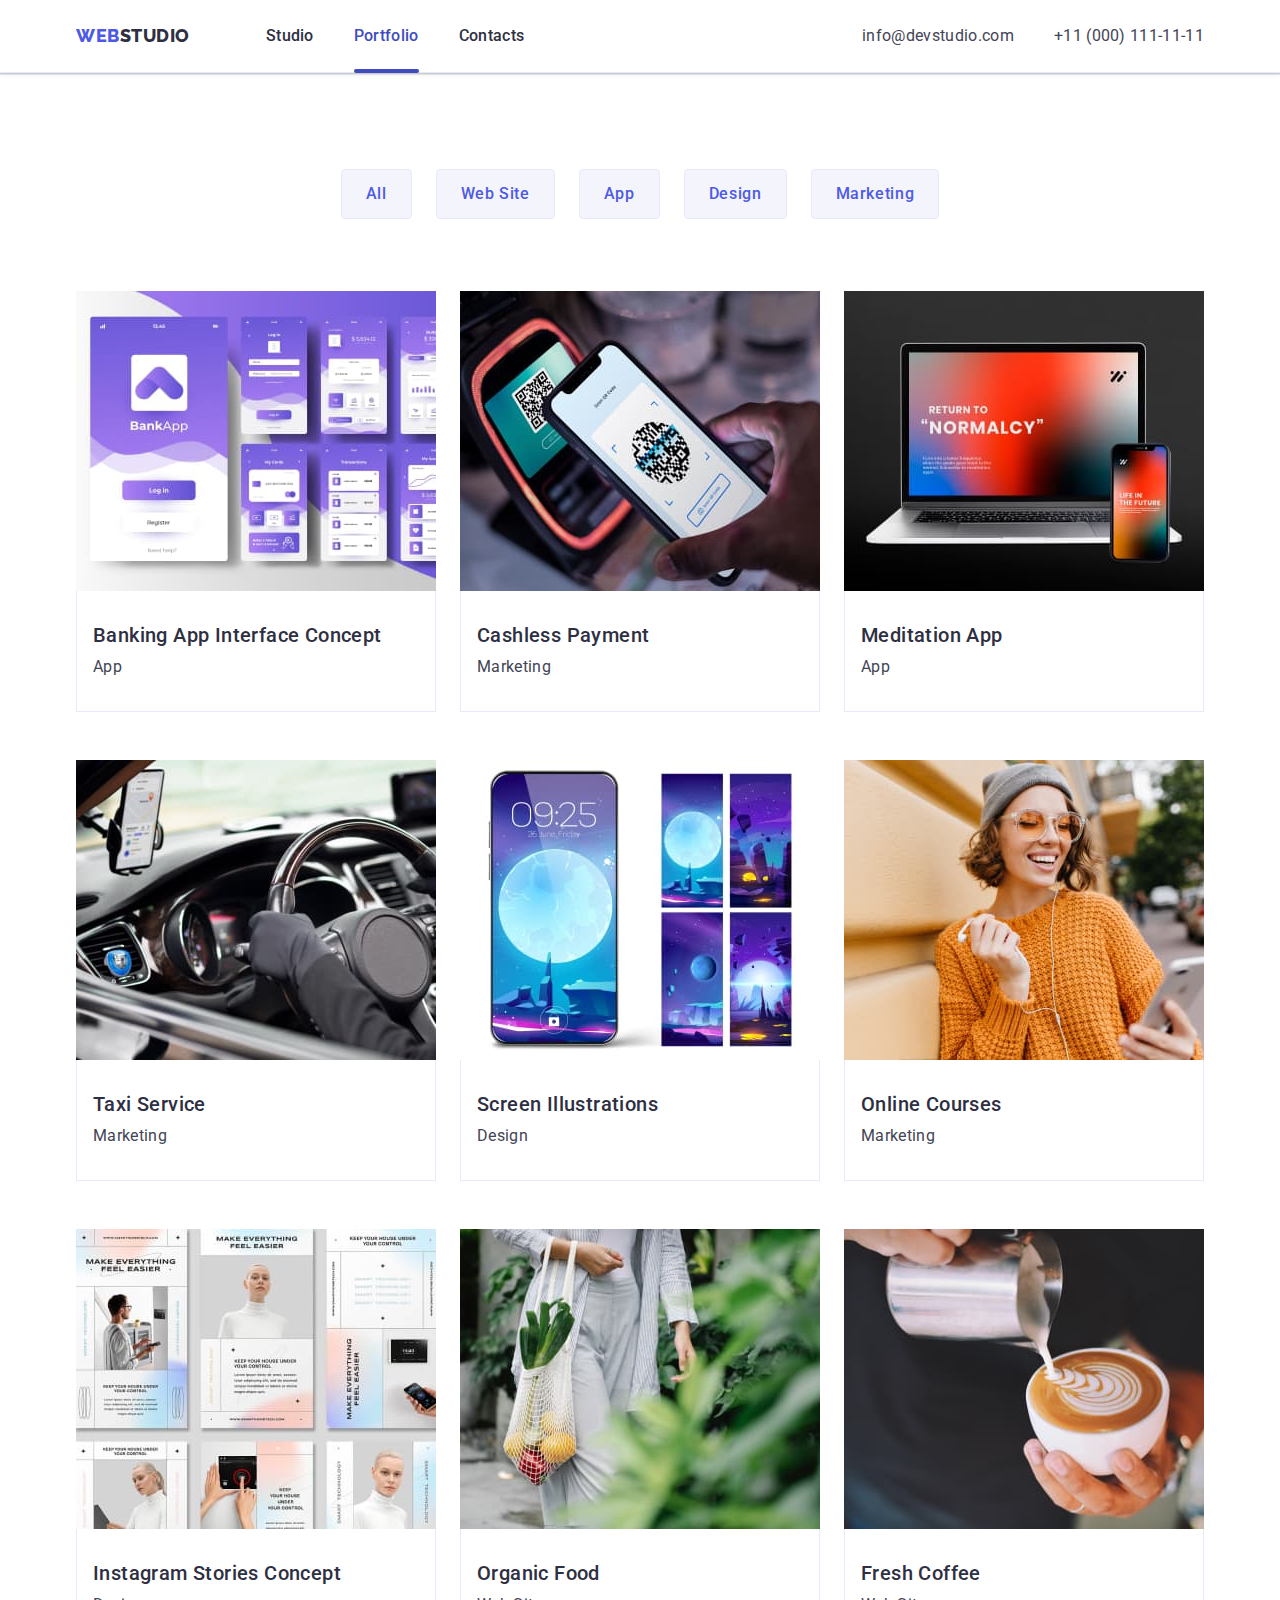
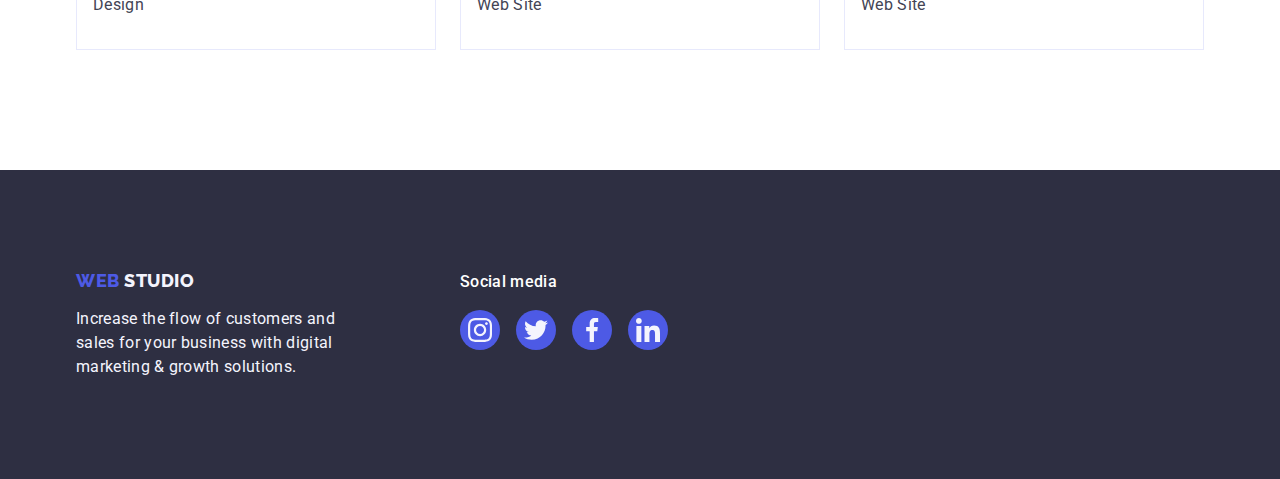
==== portfolio.html @ 0fea99b7 "Initial commit" ====
<!DOCTYPE html>
<html lang="en">
  <head>
    <meta charset="UTF-8" />
    <meta http-equiv="X-UA-Compatible" content="IE=edge" />
    <meta name="viewport" content="width=device-width, initial-scale=1.0" />
    <title>Portfolio</title>
    <link rel="preconnect" href="https://fonts.googleapis.com" />
    <link rel="preconnect" href="https://fonts.gstatic.com" crossorigin />
    <link
      href="https://fonts.googleapis.com/css2?family=Raleway:wght@800&family=Roboto:wght@400;500;700;900&display=swap"
      rel="stylesheet"
    />
    <!-- modern-normalize -->
    <link
      rel="stylesheet"
      href="https://cdn.jsdelivr.net/npm/modern-normalize@1.1.0/modern-normalize.min.css"
    />
    <link rel="stylesheet" href="./css/styles.css" />
  </head>
  <body>
     <!-- header -->
     <header class="header">
      <div class="container header-container">
        <nav class="header-nav">
          <a class="logo link" href="./index.html"
            >Web<span class="logo-dark">Studio</span></a
          >
          <ul class="header-nav-list list">
            <li>
              <a class="nav-list-item link" href="./index.html">Studio</a>
            </li>
            <li>
              <a class="nav-list-item current link" href="./portfolio.html"
                >Portfolio</a
              >
            </li>
            <li><a class="nav-list-item link" href="">Contacts</a></li>
          </ul>
        </nav>
        <address class="address">
          <ul class="address list">
            <li>
              <a href="mailto:info@devstudio.com" class="address-contact link"
                >info@devstudio.com</a
              >
            </li>
            <li>
              <a href="tel:+110001111111" class="address-contact link"
                >+11 (000) 111-11-11</a
              >
            </li>
          </ul>
        </address>
      </div>
    </header>
    <main>
      <!-- buttons section -->
      <section class="gallery-section">
        <div class="container">
          <h1 class="visually-hidden">Filters</h1>
          <ul class="button-list list">
            <li><button type="button" class="button">All</button></li>
            <li><button type="button" class="button">Web Site</button></li>
            <li><button type="button" class="button">App</button></li>
            <li><button type="button" class="button">Design</button></li>
            <li><button type="button" class="button">Marketing</button></li>
          </ul>
          <!-- Row 1 -->
          <ul class="gallery-list list card-set">
            <li class="card-set-item">              
                <a href="" class="card-set-link">
                  <div class="card-box">
                    <img
                      src="./images/project-card-1.jpg"
                      alt="different interfaces"
                      width="360"
                      height="300"
                    /><p class="card-overlay">14 Stylish and User-Friendly App Design Concepts · Task Manager App · Calorie Tracker App · Exotic Fruit Ecommerce App · Cloud Storage App</p>
                  </div>
                  <div class="gallery-wrapp">
                    <h2 class="header-three">Banking App Interface Concept</h2>
                    <p class="body-text">App</p>
                  </div>
                </a>                          
            </li>
            <li class="card-set-item">
              <a href="" class="card-set-link">
                <div class="card-box">
                  <img
                    src="./images/project-card-2.jpg"
                    alt="phone uses qr code"
                    width="360"
                    height="300"
                  /><p class="card-overlay">14 Stylish and User-Friendly App Design Concepts · Task Manager App · Calorie Tracker App · Exotic Fruit Ecommerce App · Cloud Storage App</p>
                </div>
                <div class="gallery-wrapp">
                  <h2 class="header-three">Cashless Payment</h2>
                  <p class="body-text">Marketing</p>
                </div>
              </a>
            </li>
            <li class="card-set-item">
              <a href="" class="card-set-link">
                <div class="card-box">
                  <img
                    src="./images/project-card-3.jpg"
                    alt="laptop and mobile"
                    width="360"
                    height="300"
                  /><p class="card-overlay">14 Stylish and User-Friendly App Design Concepts · Task Manager App · Calorie Tracker App · Exotic Fruit Ecommerce App · Cloud Storage App</p>
                </div>
                <div class="gallery-wrapp">
                  <h2 class="header-three">Meditation App</h2>
                  <p class="body-text">App</p>
                </div>
              </a>
            </li>
            <li class="card-set-item">
              <a href="" class="card-set-link">
                <div class="card-box">
                  <img
                    src="./images/project-card-4.jpg"
                    alt="hand holds the steering wheel of the car"
                    width="360"
                    height="300"
                  /><p class="card-overlay">14 Stylish and User-Friendly App Design Concepts · Task Manager App · Calorie Tracker App · Exotic Fruit Ecommerce App · Cloud Storage App</p>
                </div>
                <div class="gallery-wrapp">
                  <h2 class="header-three">Taxi Service</h2>
                  <p class="body-text">Marketing</p>
                </div>
              </a>
            </li>
            <li class="card-set-item">
              <a href="" class="card-set-link">
                <div class="card-box">
                  <img
                    src="./images/project-card-5.jpg"
                    alt="mobile phone with screen Illustrations like on the Moon"
                    width="360"
                    height="300"
                  /><p class="card-overlay">14 Stylish and User-Friendly App Design Concepts · Task Manager App · Calorie Tracker App · Exotic Fruit Ecommerce App · Cloud Storage App</p>
                </div>
                <div class="gallery-wrapp">
                  <h2 class="header-three">Screen Illustrations</h2>
                  <p class="body-text">Design</p>
                </div>
              </a>
            </li>
            <li class="card-set-item">
              <a href="" class="card-set-link">
                <div class="card-box">
                  <img
                    src="./images/project-card-6.jpg"
                    alt="the girl enjoys her phone"
                    width="360"
                    height="300"
                  /><p class="card-overlay">14 Stylish and User-Friendly App Design Concepts · Task Manager App · Calorie Tracker App · Exotic Fruit Ecommerce App · Cloud Storage App</p>
                </div>
                <div class="gallery-wrapp">
                  <h2 class="header-three">Online Courses</h2>
                  <p class="body-text">Marketing</p>
                </div>
              </a>
            </li>
            <li class="card-set-item">
              <a href="" class="card-set-link">
                <div class="card-box">
                  <img
                    src="./images/project-card-7.jpg"
                    alt="different types of stories"
                    width="360"
                    height="300"
                  /><p class="card-overlay">14 Stylish and User-Friendly App Design Concepts · Task Manager App · Calorie Tracker App · Exotic Fruit Ecommerce App · Cloud Storage App</p>
                </div>
                <div class="gallery-wrapp">
                  <h2 class="header-three">Instagram Stories Concept</h2>
                  <p class="body-text">Design</p>
                </div></a
              >
            </li>
            <li class="card-set-item">
              <a href="" class="card-set-link">
                <div class="card-box">
                  <img
                    src="./images/project-card-8.jpg"
                    alt="whoman with the vegetables"
                    width="360"
                    height="300"
                  /><p class="card-overlay">14 Stylish and User-Friendly App Design Concepts · Task Manager App · Calorie Tracker App · Exotic Fruit Ecommerce App · Cloud Storage App</p>
                </div>
                <div class="gallery-wrapp">
                  <h2 class="header-three">Organic Food</h2>
                  <p class="body-text">Web Site</p>
                </div>
              </a>
            </li>
            <li class="card-set-item">
              <a href="" class="card-set-link">
                <div class="card-box">
                  <img
                    src="./images/project-card-9.jpg"
                    alt="someone makes cappucchino"
                    width="360"
                    height="300"
                  /><p class="card-overlay">14 Stylish and User-Friendly App Design Concepts · Task Manager App · Calorie Tracker App · Exotic Fruit Ecommerce App · Cloud Storage App</p>
                </div>
                <div class="gallery-wrapp">
                  <h2 class="header-three">Fresh Coffee</h2>
                  <p class="body-text">Web Site</p>
                </div>
              </a>
            </li>
          </ul>
        </div>
      </section>
    </main>
    <!-- footer -->
    <footer class="footer">      
      <div class="footer-content container">
        <div class="footer-left-side">
          <a class="logo link footer-logo" href="./index.html"
            >Web <span class="logo-light">Studio</span></a
          >
          <p class="footer-text">
            Increase the flow of customers and sales for your business with
            digital marketing & growth solutions.
          </p>
        </div>
        <div class="footer-right-side">
          <p class="footer-title-sm">Social media</p>
          <ul class="footer-sm-list list">
            <li class="team-sm-item link">
              <a href="" target="_blank" rel="no opener no referer" class="team-sm-link">
                <svg class="team-smm-icon" width="24" height="24">
                  <use href="./images/icon.svg#icon-instagram-2"></use>
                </svg>
              </a>
            </li>
            <li class="team-sm-item link">
              <a href="" target="_blank" rel="noopenner no referer" class="team-sm-link">
                <svg class="team-smm-icon" width="24" height="24">
                  <use href="./images/icon.svg#icon-twitter-1"></use>
                </svg>
              </a>
            </li>
            <li class="team-sm-item link">
              <a href="" target="_blank" rel="no opener no referer" class="team-sm-link">
                <svg class="team-smm-icon" width="24" height="24">
                  <use href="./images/icon.svg#icon-facebook-1"></use>
                </svg>
              </a>
            </li>
            <li class="team-sm-item link">
              <a href="" target="_blank" rel="no opener no referer" class="team-sm-link">
                <svg class="team-smm-icon" width="24" height="24">
                  <use href="./images/icon.svg#icon-linkedin-1"></use>
                </svg>
              </a>
            </li>
          </ul>
        </div>
      </div>           
  </footer>
  </body>
</html>
---- css/styles.css ----
body {
  font-family: "Roboto", sans-serif;
  color: var(--body-text-color);
  background-color: var(--white-background-color);
}
:root {
  --main-header-color: #2e2f42;
  --body-text-color: #434455;
  --primary-brand-color: #4d5ae5;
  --light: #f4f4fd;
  --pressed-state-color: #404bbf;
  --white-background-color: #ffffff;
  --button-border-color:#e7e9fc;
  --customers-icon-color: #8E8F99;
  /* Others */
  --transition-dur-and-func: 250ms cubic-bezier(0.4, 0, 0.2, 1);
} 
.link {
  text-decoration: none;  
}
 .container {
  width: 1158px;
  padding-left: 15px;
  padding-right: 15px;
  margin: 0 auto;}
  .section {
    padding-bottom: 120px;
    padding-top: 120px;
  }
/**
  |============================
  |HEADER
  |============================
  
*/
/*  Making header.page-header a Flex-container and aligning elements  */
.header-container {
  display: flex;
  align-items: center;
 }
.header-nav {
  display: flex;
  margin-right: auto;
  align-items: center; 
}
.header-nav-list {
  display: flex;
  align-items: center;
  gap: 40px;   
}
.header {
  border-bottom: 1px solid #e7e9fc;
  box-shadow: 0px 2px 1px rgba(46, 47, 66, 0.08), 0px 1px 1px rgba(46, 47, 66, 0.16), 0px 1px 6px rgba(46, 47, 66, 0.08);
}

/**
  |============================
  | logo
  |============================
*/
.logo {
  margin-right: 76px;
  padding-top: 24px;
  padding-bottom: 24px;
  font-family: "Raleway", sans-serif;
  font-weight: 800;
  font-size: 18px;
  line-height: 1.17;
  letter-spacing: 0.03em;
  text-transform: uppercase;
  /* IRIS */
  color: var(--primary-brand-color);
}
.logo-dark {
  /* NAVY BLUE */
  color: var(--main-header-color);
  padding-top: 24px;
  padding-bottom: 24px;
}
/**
  |============================
  | menu nav-list
  |============================
*/
.list {
  list-style: none;
  margin: 0;
  padding: 0;
}
.nav-list-item {
  font-weight: 500;
  font-size: 16px;
  line-height: 1.5;
  letter-spacing: 0.02em;
  color: var(--main-header-color);
  display: inline-block;
  padding-top: 24px;
  padding-bottom: 24px;
  position: relative; 
  transition: color var(--transition-dur-and-func);
}
.nav-list-item:nth-last-child {margin-right: 0px;}

.nav-list-item:hover,
.nav-list-item:focus,
.nav-list-item:active {
  color: var(--pressed-state-color);}
  


.nav-list-item::after {
  content: "";
  display: block;
  width: 100%;
  height: 4px;
  border-radius: 4px;
  position: absolute;  
  bottom:0;
  
  }
.nav-list-item.current::after {
  content: "";
  display: block;
  width: 100%;
  height: 4px;
  border-radius: 4px;
  position: absolute;  
  bottom: -1px;
  background-color: var(--pressed-state-color);
}
.current {
  color: var(--pressed-state-color);
}
  /**
    |============================
    | address-list
    |============================
  */

.address {
  display: flex;
  gap: 40px;
  font-style: normal;
  font-weight: 400;
  font-size: 16px;
  line-height: 1.5;
  letter-spacing: 0.02em;
  color: var(--body-text-color);
}
.address-contact {
  color: var(--body-text-color);
  padding-top: 24px;
  padding-bottom: 188px;
  transition: color var(--transition-dur-and-func);
}
.address-contact:active,
.address-contact:focus,
.address-contact:hover {
  color: var(--pressed-state-color);
}


/**
  |============================
  | 1  HERO FIRSR SECSION
  |============================
*/
.hero {
  background-color : var(--main-header-color);
  text-align: center;
  padding: 188px 0; 
  background-repeat: no-repeat;
  background-position: center;
  background-image: linear-gradient(rgba(46, 47, 66, 0.7), rgba(46, 47, 66, 0.7)), url(../images/people-office.jpg);  
  max-width: 1440px;
  background-size: cover; 
  margin-right: auto;
  margin-left: auto;
}
  .header-one {
  font-weight: 700;
  font-size: 56px;
  line-height: 1.07;
  letter-spacing: 0.02em;
  margin-bottom: 48px;
  max-width: 496px;
  margin: 0 auto 48px auto;
   

  /* WHITE */

  color: var(--white-background-color);
}
.button-order {
  font-family: inherit;
  font-weight: 500;
  font-size: 16px;
  line-height: 1.5;
  letter-spacing: 0.04em;
  cursor: pointer;
  padding: 16px 32px;
  min-width: 169px;
  min-height: 56px;
  display: block;
  height: 56px;
  border: none; 
  /* WHITE */
  color: var(--white-background-color);
  background-color: var(--primary-brand-color);
  box-shadow: 0px 4px 4px rgba(0, 0, 0, 0.15);
  border-radius: 4px;
  margin: 0 auto;
  transition: background-color var(--transition-dur-and-func);
}
.button-order:hover,
.button-order:focus,
.button-order:active {
  background-color: var(--pressed-state-color);
}
  

/**
  |============================
  |2 ABOUT   SECOND SECSION
  |============================
*/
.about-container {
  display: flex;
  align-items: center;    
}
.about-list {
  display: flex;
  gap: 24px;
  }
.about-item {
  width: calc((100%-3*24px)/4);
}
.header-three {
  font-weight: 500;
  font-size: 20px;
  line-height: 1.2;
  letter-spacing: 0.02em;
  margin-bottom: 8px;

  /* NAVY BLUE */

  color: var(--main-header-color);
}
.body-text {
  font-weight: 400;
  font-size: 16px;
  line-height: 1.5;
  letter-spacing: 0.02em;

  /* SLATE */

  color: var(--body-text-color);
}

/* icons */
.about-icon {
  display: flex;
  width: 264px;
  height: 112px;
  background-color: #f4f4fd;
  justify-content: center; 
  border-radius: 4px; 
  margin-bottom: 8px;
  align-items: center;
}

/**
  |============================
  | button
  |============================
*/
.button {
  font-family: inherit;
  font-weight: 500;
  font-size: 16px;
  line-height: 1.5;
  letter-spacing: 0.04em;
  cursor: pointer;
  color: var(--primary-brand-color);
  background: var(--light);
  /* IRIS */
  padding: 12px 24px;
  border: 1px solid var(--button-border-color);
  border-radius: 4px;
  transition: color var(--transition-dur-and-func), background-color var(--transition-dur-and-func), box-shadow var(--transition-dur-and-func);
}
.button:hover,
.button:focus,
.button:active {
  border: 1px solid transparent;
  color: var(--white-background-color);
  background-color: var(--pressed-state-color);
  box-shadow: 0px 3px 1px rgba(0, 0, 0, 0.1), 0px 2px 1px rgba(0, 0, 0, 0.08), 0px 2px 2px rgba(0, 0, 0, 0.12);
  border-radius: 4px;
}


.button-list {
  display: flex;
  gap: 24px;
  justify-content: center; 
  margin-bottom: 72px
}


/**
  |============================
  |3 works
  |============================
*/
.works-list-container {
  display: flex;
  gap: 24px;
}
.section-works {
  padding-bottom: 120px;
}
.header-main-page {
  font-weight: 700;
  font-size: 36px;
  line-height: 1.1;
  text-align: center;
  letter-spacing: 0.02em;
  text-transform: capitalize;
  margin-bottom: 72px;
  /* NAVY BLUE */
  color: var(--main-header-color);
}

/**
  |============================
  |4 our team
  |============================
*/
.our-team {
  background-color: var(--light);
}
.our-team-item {
  background-color: var(--white-background-color);
  width: calc((100% - 3 * var(--indent)) / 4);
  box-shadow: 0px 1px 6px rgba(46, 47, 66, 0.08), 0px 1px 1px rgba(46, 47, 66, 0.16), 0px 2px 1px rgba(46, 47, 66, 0.08);
  border-radius: 0px 0px 4px 4px;
  transition: color 250ms cubic-bezier(0.4, 0, 0.2, 1);
}

.team-list {
  display: flex;
  flex-wrap: wrap;
  text-align: center;
  gap: 24px;
  
}
.team-wrapper {
  padding: 32px 0;
  border-radius: 0px 0px 4px 4px;
}
.header-two {
  font-weight: 700;
  font-size: 36px;
  line-height: 1.11;
  text-align: center;
  letter-spacing: 0.02em;
  text-transform: capitalize;
  color: var(--main-header-color);
}

.team-sm-list {
  width: 232px;
  height: 40px;
  margin-top: 8px; 
  display: flex;  
  gap: 24px;
  margin-left: auto;
  margin-right: auto;
  justify-content: center;
}
.team-smm-icon {
  fill: var(--light);
}
.team-sm-link { 
  width: 40px;
  height: 40px;
  display: flex;
  align-items: center;
  justify-content: center;
  background-color: var(--primary-brand-color);
  border-radius: 50%;
  transition: background-color var(--transition-dur-and-func);
}
.team-sm-link:hover,
.team-sm-link:focus {
  background-color: #404bbf;
}

/**
  |============================
  | 5 Customers
  |============================
*/
.customers-list {
  display: flex;
  align-items: center;
  gap: 24px;
  /* width: 168px;
  height: 88px; */
}

.customers-list {  
  display: flex;
  gap: 24;
  
  }
.customers-item {
width: 168px;
height: 88px; 
}
.customers-link {
display: flex;
align-items: center;
justify-content: center;
width: 100%;
height: 100%;
border: 1px solid var(--customers-icon-color);
border-radius: 4px;
color: var(--customers-icon-color);

transition: color var(--transition-dur-and-func), border var(--transition-dur-and-func);
}

.customers-link:hover,
.customers-link:focus {
  border: 1px solid var(--pressed-state-color);
  color: var(--pressed-state-color);
}

.customers-icon { 
fill: currentColor;
transition: var(--transition-dur-and-func);
}

.customers-icon:hover,
.customers-icon:focus {
  fill: var(--pressed-state-color);
}


/* .team-wrapper::after {
  content: "";
  display: flex;
  width: 24px;
  height: 24px;
} */
.list-of-sm {
  display: flex;
}
/**
  |============================
  | FOOTER
  |============================
*/

.footer {
  background-color: var(--main-header-color);
  padding: 100px 0;
}
.logo-light {
  color: var(--light);
}
.footer-text {
  font-weight: 400;
  font-size: 16px;
  line-height: 1.5;
  letter-spacing: 0.02em;
  color: var(--light);
}
.footer--content {
   padding: 100px 0;  
}
.footer-logo {
  display: inline-block;
  margin-bottom: 16px;
  padding: 0;
}
.footer-text {
  max-width: 264px;
}
.footer.footer-content.logo {
  padding-top: 0;
  padding-bottom: 0;
  
}
.footer-content {
  display: flex;
  gap: 120px;
  align-items: baseline;

}
.footer-title-sm {
font-weight: 500;
font-size: 16px;
line-height: 1.5;
letter-spacing: 0.02em;
color: var(--white-background-color);
margin-bottom: 16px;
}
.footer-right-side {
display: inline-block;
flex-wrap: wrap;

transition: background-color var(--transition-dur-and-func);
}
.footer-sm-list {
  width: 232px;
  height: 40px;  
  display: flex;
  gap: 16px;
  margin-left: auto;
  margin-right: auto;
}
.footer-right-side a:hover,
.footer-right-side a:focus {
  background-color: #31D0AA;
}
/* .footer-right-side a:hover,
.footer-right-side a:focus {transition:250ms cubic-bezier(0.4, 0, 0.2, 1)}                                                                                                                                  */
/**
  |============================
  | reset start
  |============================
*/
p,
h1,
h2,
h3,
h4,
h5,
h6 {
  margin: 0;
}

a {
  text-decoration: none;
  color: currentColor;
}
ul {
  margin: 0;
  padding: 0;
}

img {
  display: block;
}
button {
  cursor: pointer;
 } 

 /**
    |============================
    | Portfolio Card set
    |============================
  */
  .card-set {
    display: flex;
    flex-wrap: wrap;
    gap: var(--indent);
  }
  .card-set-item {
    width: calc((100% - 48px) / 3);        
  }
 
  .gallery-list {
   --items: 3; 
   row-gap: 48px;
   column-gap: 24px;  
  }

  .gallery-section {
    padding-top: 96px; 
    padding-bottom: 120px;
  }

  .gallery-wrapp {
    padding: 32px 16px;
    border: 1px solid var(--button-border-color);
    border-top: none; 
  }

  .card-set-link {
    display:block;
    position: relative;    
    overflow: hidden; 
    transition: box-shadow var(--transition-dur-and-func);
  }
    
  .card-set-link:hover,
  .card-set-link:focus {
  box-shadow: 0px 1px 6px rgba(46, 47, 66, 0.08), 0px 1px 1px rgba(46, 47, 66, 0.16), 0px 2px 1px rgba(46, 47, 66, 0.08);
}
/* card overlay */
.card-box {
  position: relative;
  overflow: hidden;
}
  .card-overlay {
    position: absolute;
    width: 100%;
    height: 100%;
    background-color: var(--primary-brand-color);
    bottom: 0;
    left: 0;
    /* overflow: auto; */
    padding: 40px 32px;
    transform: translateY(100%);
    transition: 250ms cubic-bezier(0.4, 0, 0.2, 1);
    cursor: pointer; 
    font-size: 16px;
    line-height: 1.5;
    letter-spacing: 0.02em;
    color: var(--light);  
  }
  .card-set-link:hover .card-overlay,
  .card-set-link:focus .card-overlay {
  transform: translateY(0);
  }
.visually-hidden {
  position: absolute;
  width: 1px;
  height: 1px;
  margin: -1px;
  border: 0;
  padding: 0;
  white-space: nowrap;
  clip-path: inset(100%);
  clip: rect(0 0 0 0);
  overflow: hidden;
}

      /**
    |============================
    | outline: 2px solid orange;
    |============================
  */
  /**
    |============================
    | Modal window
    |============================
  */
  .backdrop {
    
    position: fixed;
    top: 0;
    left: 0;
    right: 0;
    bottom: 0;
    background-color: rgba(46, 47, 66, 0.4);
    transition: opacity 300ms, visibility 300ms;
  }
  .modal {
    position: absolute;   
    min-height: 576px;
    width: 408px;    
    top: 50%;
    left: 50%;
    background-color: rgba(252, 252, 252, 1);
    box-shadow: 0px 1px 1px rgba(0, 0, 0, 0.14), 0px 1px 3px rgba(0, 0, 0, 0.12), 0px 2px 1px rgba(0, 0, 0, 0.2);
    border-radius: 4px;    
    transform: translate(-50%, -50%);    
    
  }
   .is-hidden {
    opacity: 0;
    visibility: hidden;
    pointer-events: none;
  }
  .backdrop.is-hidden {
    transition: opacity 300ms, visibility 300ms; 
  }

  .modal-close-button {   
    position: absolute; 
    top: 24px;
    right: 24px;
    display: flex;
    justify-content: center;
    align-items: center;
    margin-left: auto;
    width: 24px;
    height: 24px;
    cursor: pointer;
    background: #E7E9FC;
    border: 1px solid rgba(0, 0, 0, 0.1);
    border-radius: 50%;
    padding: 0;
    transition: background-color var(--transition-dur-and-func);
  }
  .modal-close-button:hover,
  .modal-close-button:focus {
    background-color: var(--pressed-state-color);
    
  }
  .modal-icon {
    transition: fill 250ms cubic-bezier(0.4, 0, 0.2, 1);
  }
  .modal-close-button:hover .modal-icon,
  .modal-close-button:focus .modal-icon {
    fill: var(--white-background-color);
  }
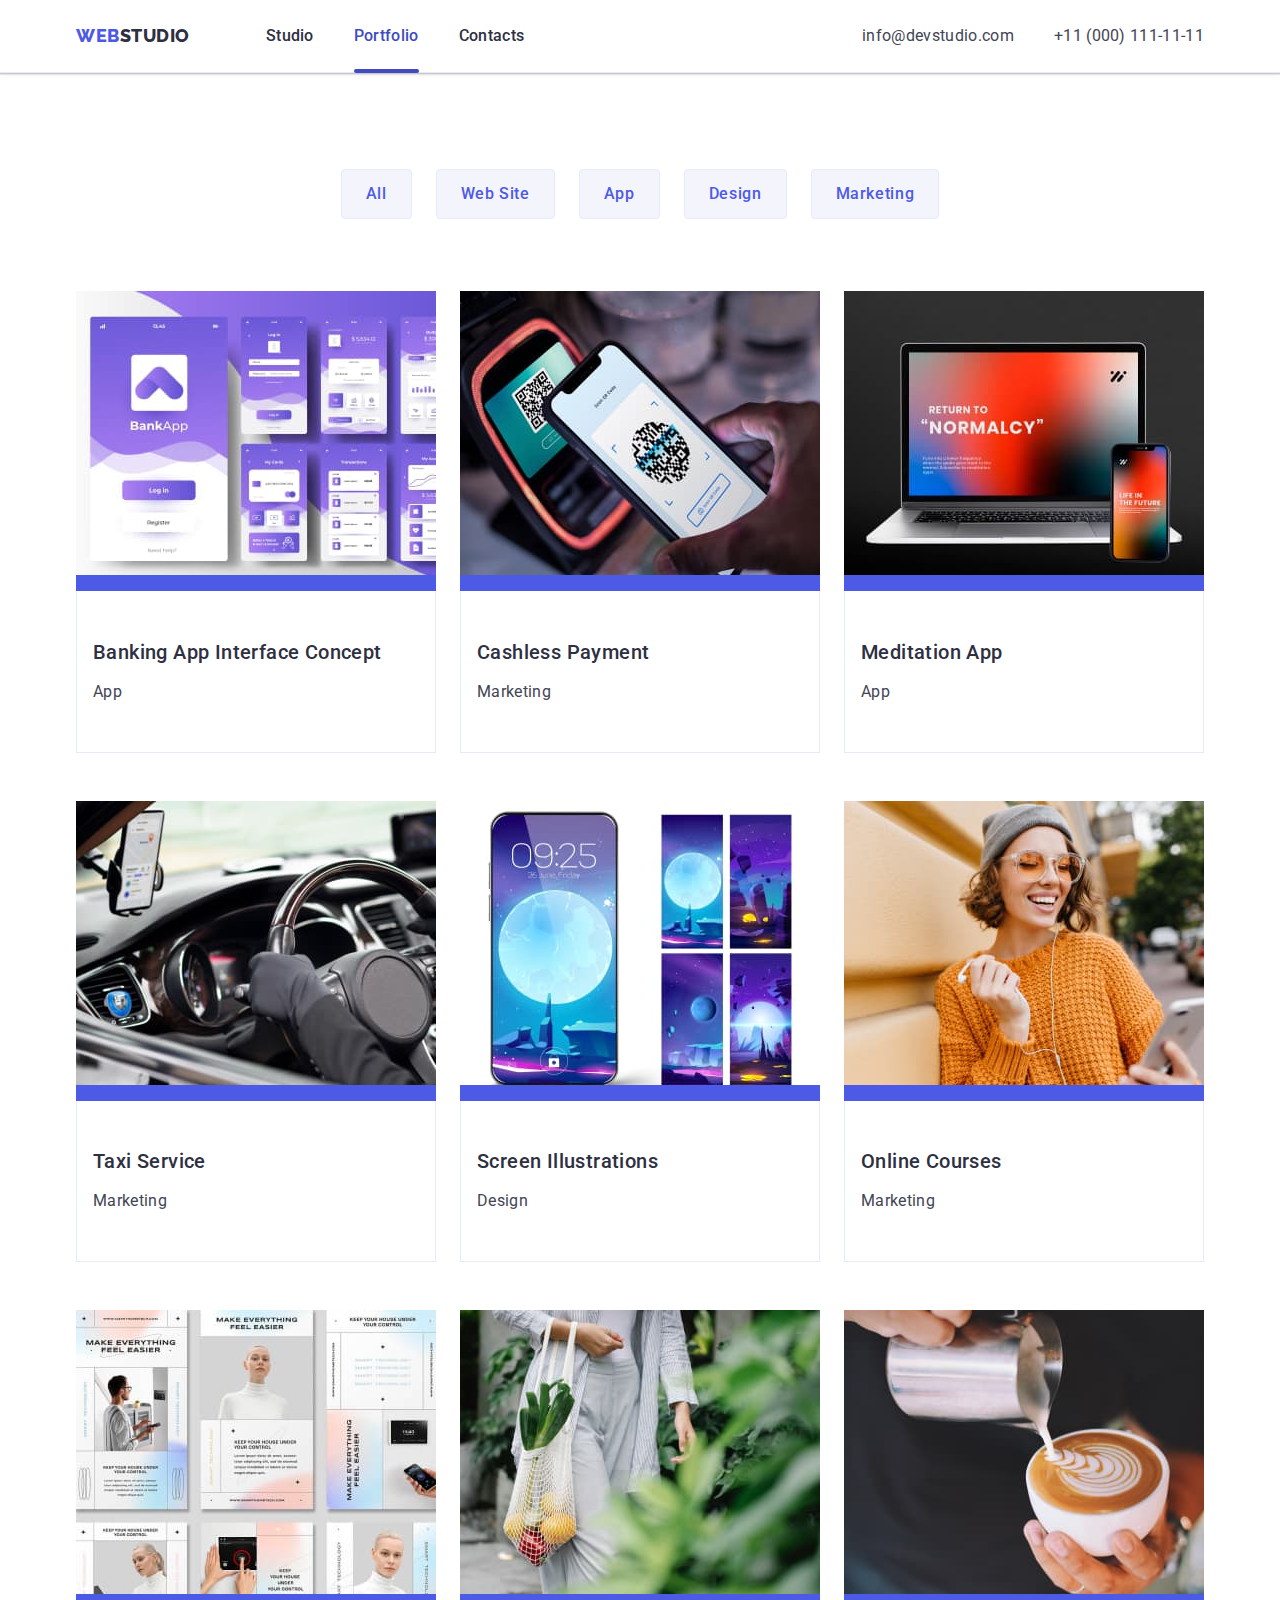
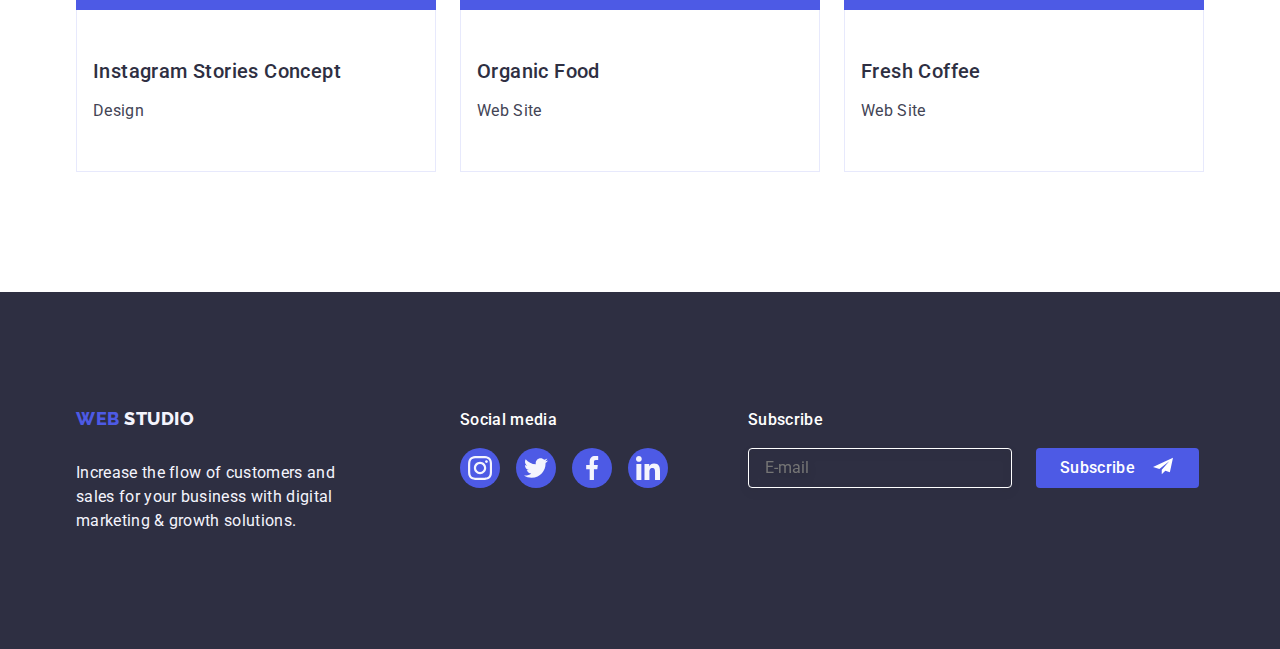
==== commit 4093e867: "12" ====
--- a/portfolio.html
+++ b/portfolio.html
@@ -260,8 +260,18 @@
               </a>
             </li>
           </ul>
-        </div>
-      </div>           
+        </div>           
+        <form name="Subscribe">          
+          <p class="footer-title-sm">Subscribe</p>       
+            <div class="subscribe-footer">
+              <label class="visually-hidden" for="email">Email</label>
+              <input type="email" name="email" class="subscribe-email" id="email" placeholder="E-mail" />
+              <button type="submit" class="subscribe-btn">Subscribe<svg width="24" height="20">
+              <use href="./images/icon.svg#icon-Telegram"></use></svg>
+            </button>                     
+         </div>
+        </form> 
+      </div>                  
   </footer>
   </body>
 </html>--- a/css/styles.css
+++ b/css/styles.css
@@ -370,7 +370,7 @@
 }
 
 .team-sm-list {
-  width: 232px;
+  /* width: 232px; */
   height: 40px;
   margin-top: 8px; 
   display: flex;  
@@ -406,14 +406,11 @@
   display: flex;
   align-items: center;
   gap: 24px;
-  /* width: 168px;
-  height: 88px; */
-}
+ }
 
 .customers-list {  
   display: flex;
   gap: 24;
-  
   }
 .customers-item {
 width: 168px;
@@ -448,13 +445,6 @@
   fill: var(--pressed-state-color);
 }
 
-
-/* .team-wrapper::after {
-  content: "";
-  display: flex;
-  width: 24px;
-  height: 24px;
-} */
 .list-of-sm {
   display: flex;
 }
@@ -496,7 +486,7 @@
 }
 .footer-content {
   display: flex;
-  gap: 120px;
+  /* gap: 120px; */
   align-items: baseline;
 
 }
@@ -508,14 +498,16 @@
 color: var(--white-background-color);
 margin-bottom: 16px;
 }
+.footer-left-side {
+margin-right: 120px;
+}
 .footer-right-side {
 display: inline-block;
 flex-wrap: wrap;
-
+margin-right: 80px;
 transition: background-color var(--transition-dur-and-func);
 }
 .footer-sm-list {
-  width: 232px;
   height: 40px;  
   display: flex;
   gap: 16px;
@@ -526,8 +518,52 @@
 .footer-right-side a:focus {
   background-color: #31D0AA;
 }
-/* .footer-right-side a:hover,
-.footer-right-side a:focus {transition:250ms cubic-bezier(0.4, 0, 0.2, 1)}                                                                                                                                  */
+
+.subscribe-footer {
+  position: absolute;
+  display: flex;
+  gap: 24px;
+  align-items: center;
+  justify-content: center;
+  }
+.subscribe-email {
+top: 0;
+left: 0;
+width: 264px;
+height: 40px;
+padding-top: 8px;
+padding-left: 16px;
+padding-bottom: 8px;
+border: 1px solid #FFFFFF;
+filter: drop-shadow(0px 4px 4px rgba(0, 0, 0, 0.15));
+border-radius: 4px;
+background-color: transparent;
+transition: border-color var(--transition-dur-and-func);
+color:  var(--white-background-color);
+}
+.subscribe-email:focus {
+  border: 1px solid var(--primary-brand-color);
+}
+.subscribe-btn {
+font-weight: 500;
+font-size: 16px;
+line-height: 1.5;
+letter-spacing: 0.02em;
+display: flex;
+gap: 16px;
+padding: 8px 24px;
+color: var(--white-background-color);
+background-color: var(--primary-brand-color);
+border: none;
+border-radius: 4px;
+transition: background-color var(--transition-dur-and-func);
+}
+.subscribe-btn:hover,
+.subscribe-btn:focus {
+background-color: var(--pressed-state-color);
+}
+
+                                                                                                                            */
 /**
   |============================
   | reset start
@@ -613,7 +649,6 @@
     background-color: var(--primary-brand-color);
     bottom: 0;
     left: 0;
-    /* overflow: auto; */
     padding: 40px 32px;
     transform: translateY(100%);
     transition: 250ms cubic-bezier(0.4, 0, 0.2, 1);
@@ -668,10 +703,11 @@
     left: 50%;
     background-color: rgba(252, 252, 252, 1);
     box-shadow: 0px 1px 1px rgba(0, 0, 0, 0.14), 0px 1px 3px rgba(0, 0, 0, 0.12), 0px 2px 1px rgba(0, 0, 0, 0.2);
-    border-radius: 4px;    
-    transform: translate(-50%, -50%);    
-    
-  }
+    border-radius: 4px; 
+    padding: 72px 24px 24px 24px;  
+    resize: none; 
+    transform: translate(-50%, -50%);
+    }
    .is-hidden {
     opacity: 0;
     visibility: hidden;
@@ -710,4 +746,149 @@
   .modal-close-button:focus .modal-icon {
     fill: var(--white-background-color);
   }
- +  .modal-title {
+    display: block;
+    margin-top: 0;
+    margin-bottom: 16px;
+    font-size: 16px;
+    font-weight: 500;    
+    text-align: center;
+    letter-spacing: 0.02em;
+    color: var(--main-header-color);
+  }
+    .modal-info {
+    display: block;
+    font-size: 12px;
+    line-height: 1.17;  
+    letter-spacing: 0.04em; 
+    color: var(--customers-icon-color);
+    width: 100%;
+    /* height: 40px; */
+    margin-bottom: 4px;
+   }
+  .modal-wrapper {
+    position: relative;    
+    margin-bottom: 8px;
+    }
+  .modal-wrapper-agreement {
+    position: relative;
+    display: flex;
+    gap: 8px;    
+    margin-bottom: 24px;
+  }
+  .modal-input {
+    width: 100%;
+    height: 40px;
+    position: relative;
+    border: 1px solid var(--main-header-color);
+    border-radius: 4px;
+    opacity: 0.4; 
+    padding-left: 38px;
+    transition: border-color var(--transition-dur-and-func);   
+   }
+  .modal-input:focus {
+    outline: none;
+    border-color: var(--primary-brand-color);
+  }
+
+  .modal-img {
+    transition: fill 250ms cubic-bezier(0.4, 0, 0.2, 1);
+  }
+   
+  .modal-input:focus + .modal-img {
+    fill: var(--primary-brand-color);
+  }
+  .user-message {
+    /* position: absolute;
+    top: 216px; */
+    width: 100%;
+    min-height: 120px;
+    padding: 8px 16px;    
+    letter-spacing: 0.04em;
+    border: 1px solid var(--main-header-color);
+    opacity: 0.4; 
+    border-radius: 4px;
+    margin-bottom: 16px;
+    font-family: 'Roboto';
+    font-style: normal;
+    font-weight: 400;
+    font-size: 12px;
+    line-height: 14px;
+    resize: none;       
+  }
+  .user-message:focus {
+    outline: none;
+    border-color: var(--primary-brand-color);
+  }
+  .modal-img {
+    position: absolute;
+    top: 50%;
+    left: 19px;        
+    transform: translate(0,-50%);
+  }
+  .modal-checkbox {
+    display: block;
+    font-family: 'Roboto';
+    font-style: normal;
+    font-weight: 400;
+    font-size: 12px;
+    line-height: 1,17;
+    letter-spacing: 0.04em;
+    color: var(--customers-icon-color);
+        
+  }
+  .modal-form-agreement-box {
+    appearance: none;
+    width: 16px;
+    height: 16px;
+    border: 1px solid rgba(46, 47, 66, 0.4);
+    border-radius: 2px;
+    cursor: pointer;    
+    transition:  background-color var(--transition-dur-and-func);
+    }
+  .modal-form-agreement-box:checked {
+    background-color: var(--pressed-state-color);    
+  } 
+   .agree-vector {
+      position: absolute;
+      top: 4px;
+      left: 3px;
+      opacity: 0;
+      transition: var(--transition-dur-and-func);
+    }
+   
+  .modal-form-agreement-box:checked + .agree-vector {
+  opacity: 1;  
+  }
+   
+  .modal-link {
+    color: var(--primary-brand-color);
+    text-decoration: underline;
+  }
+  .modal-button-send {     
+      font-family: inherit;
+      font-weight: 500;
+      font-size: 16px;
+      line-height: 1.5;
+      letter-spacing: 0.04em;
+      cursor: pointer;
+      padding: 16px 32px;
+      min-width: 169px;
+      min-height: 56px;
+      display: block;
+      height: 56px;
+      border: none; 
+      /* WHITE */
+      color: var(--white-background-color);
+      background-color: var(--primary-brand-color);
+      box-shadow: 0px 4px 4px rgba(0, 0, 0, 0.15);
+      border-radius: 4px;
+      margin: 0 auto;
+      transition: background-color var(--transition-dur-and-func);
+    }
+    .modal-button-send:hover,
+    .modal-button-send:focus,
+    .modal-button-send:active {
+      background-color: var(--pressed-state-color);
+    }
+   